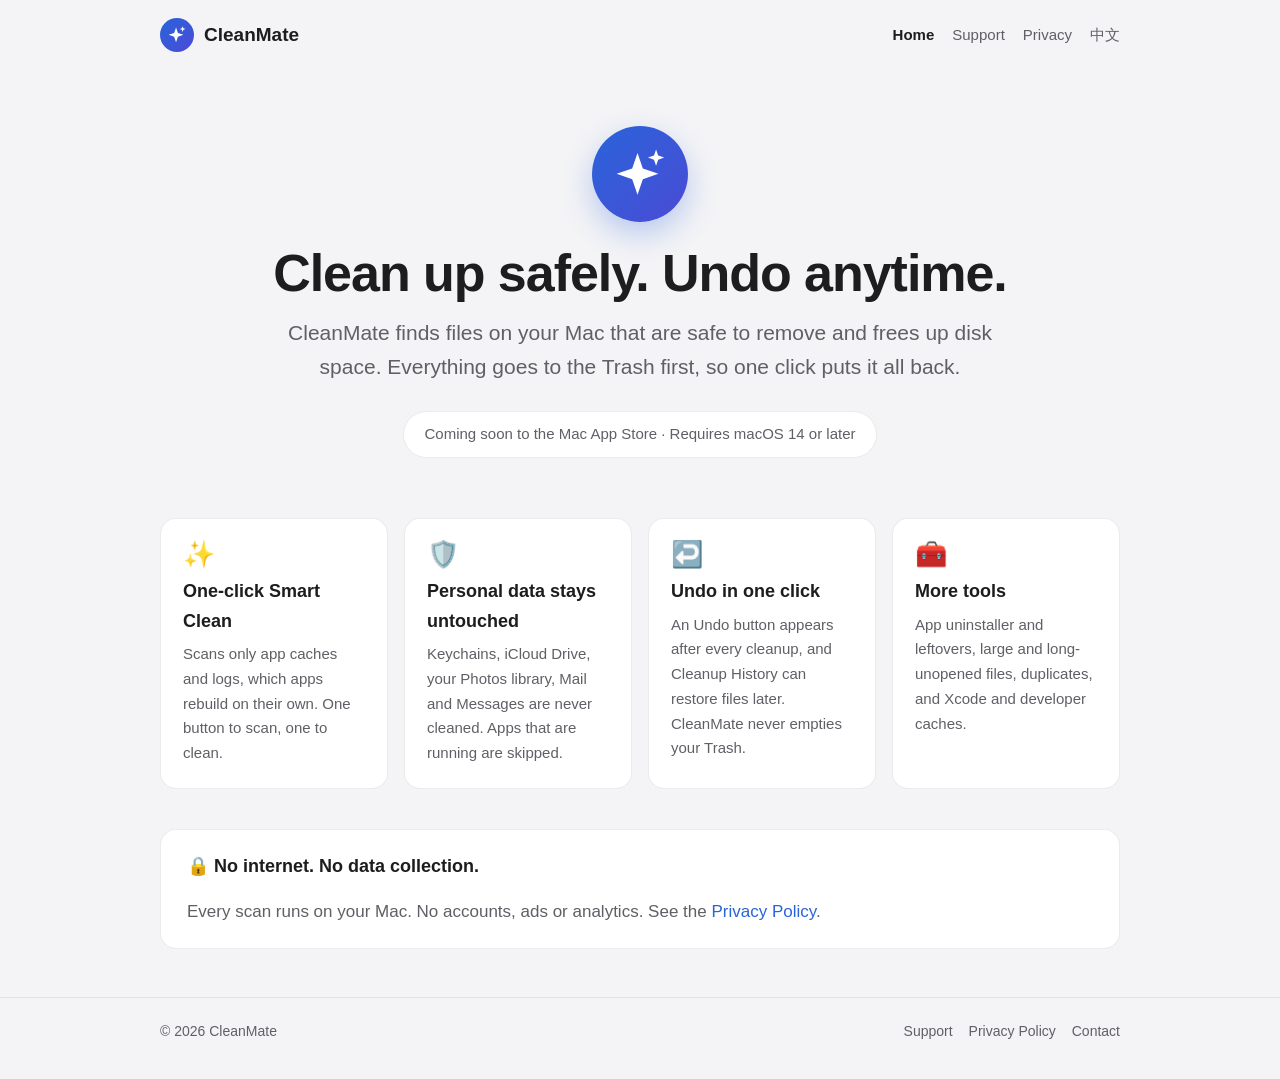
==== en/index.html @ e9b1289c "Add CleanMate website: home, support and privacy pages (zh, en) Required App Store Connect URLs for " ====
<!doctype html>
<html lang="en">
<head>
  <meta charset="utf-8">
  <meta name="viewport" content="width=device-width, initial-scale=1">
  <title>CleanMate — Clean up safely. Undo anytime.</title>
  <meta name="description" content="CleanMate is a Mac cleaner that finds only what's safe to remove. Everything goes to the Trash first, so you can always undo. No internet, no data collection.">
  <link rel="stylesheet" href="../assets/style.css">
  <link rel="alternate" hreflang="zh-Hans" href="../">
</head>
<body>
  <header class="site-header">
    <div class="wrap">
      <a class="brand" href="./"><span class="logo"><svg viewBox="0 0 24 24" fill="#fff" aria-hidden="true"><path d="M11 3l2.3 6.7L20 12l-6.7 2.3L11 21l-2.3-6.7L2 12l6.7-2.3z"/><path d="M19 1.5l.9 2.6 2.6.9-2.6.9-.9 2.6-.9-2.6-2.6-.9 2.6-.9z"/></svg></span>CleanMate</a>
      <nav class="nav">
        <a href="./" aria-current="page">Home</a>
        <a href="support.html">Support</a>
        <a href="privacy.html">Privacy</a>
        <a href="../" hreflang="zh-Hans" lang="zh-Hans">中文</a>
      </nav>
    </div>
  </header>

  <main class="wrap">
    <section class="hero">
      <span class="logo"><svg viewBox="0 0 24 24" fill="#fff" aria-hidden="true"><path d="M11 3l2.3 6.7L20 12l-6.7 2.3L11 21l-2.3-6.7L2 12l6.7-2.3z"/><path d="M19 1.5l.9 2.6 2.6.9-2.6.9-.9 2.6-.9-2.6-2.6-.9 2.6-.9z"/></svg></span>
      <h1>Clean up safely. Undo anytime.</h1>
      <p>CleanMate finds files on your Mac that are safe to remove and frees up disk space. Everything goes to the Trash first, so one click puts it all back.</p>
      <span class="badge">Coming soon to the Mac App Store · Requires macOS 14 or later</span>
    </section>

    <section class="grid" aria-label="Features">
      <div class="card">
        <div class="icon">✨</div>
        <h3>One-click Smart Clean</h3>
        <p>Scans only app caches and logs, which apps rebuild on their own. One button to scan, one to clean.</p>
      </div>
      <div class="card">
        <div class="icon">🛡️</div>
        <h3>Personal data stays untouched</h3>
        <p>Keychains, iCloud Drive, your Photos library, Mail and Messages are never cleaned. Apps that are running are skipped.</p>
      </div>
      <div class="card">
        <div class="icon">↩️</div>
        <h3>Undo in one click</h3>
        <p>An Undo button appears after every cleanup, and Cleanup History can restore files later. CleanMate never empties your Trash.</p>
      </div>
      <div class="card">
        <div class="icon">🧰</div>
        <h3>More tools</h3>
        <p>App uninstaller and leftovers, large and long-unopened files, duplicates, and Xcode and developer caches.</p>
      </div>
    </section>

    <section class="strip" aria-label="Privacy">
      <strong>🔒 No internet. No data collection.</strong>
      <span>Every scan runs on your Mac. No accounts, ads or analytics. See the <a href="privacy.html">Privacy Policy</a>.</span>
    </section>
  </main>

  <footer class="site-footer">
    <div class="wrap">
      <span>© 2026 CleanMate</span>
      <nav><a href="support.html">Support</a><a href="privacy.html">Privacy Policy</a><a href="mailto:silvesun7209@gmail.com">Contact</a></nav>
    </div>
  </footer>
</body>
</html>
---- assets/style.css ----
/* CleanMate site. System fonts only and no third-party requests, in keeping with the privacy policy. */
:root {
  --bg: #f4f4f6;
  --card: #ffffff;
  --text: #1d1d1f;
  --secondary: #5f5f66;
  --border: rgba(0, 0, 0, 0.08);
  --accent: #2a64d9;
  --accent-2: #4a4bd6;
  --tip: rgba(255, 149, 0, 0.12);
  --radius: 16px;
}

@media (prefers-color-scheme: dark) {
  :root {
    --bg: #1c1c1e;
    --card: #2a2a2d;
    --text: #f2f2f7;
    --secondary: #a1a1a8;
    --border: rgba(255, 255, 255, 0.1);
    --accent: #4d8dff;
    --accent-2: #6a6cff;
    --tip: rgba(255, 159, 10, 0.16);
  }
}

* { box-sizing: border-box; }

html { -webkit-text-size-adjust: 100%; }

body {
  margin: 0;
  background: var(--bg);
  color: var(--text);
  font-family: -apple-system, BlinkMacSystemFont, "SF Pro Text", "PingFang SC", "Hiragino Sans GB", "Helvetica Neue", Arial, sans-serif;
  font-size: 17px;
  line-height: 1.65;
}

a { color: var(--accent); text-decoration: none; }
a:hover { text-decoration: underline; }

.wrap { width: min(960px, 100% - 32px); margin: 0 auto; }
.prose { width: min(720px, 100% - 32px); margin: 0 auto; }

/* Header */
.site-header { padding: 18px 0; }
.site-header .wrap { display: flex; align-items: center; justify-content: space-between; gap: 16px; flex-wrap: wrap; }
.brand { display: flex; align-items: center; gap: 10px; color: var(--text); font-weight: 700; font-size: 19px; }
.brand:hover { text-decoration: none; }
.logo {
  width: 34px; height: 34px; border-radius: 50%;
  background: linear-gradient(135deg, var(--accent), var(--accent-2));
  display: grid; place-items: center; flex: none;
}
.logo svg { width: 58%; height: 58%; }
.nav { display: flex; gap: 18px; flex-wrap: wrap; font-size: 15px; }
.nav a { color: var(--secondary); }
.nav a[aria-current="page"] { color: var(--text); font-weight: 600; }

/* Home */
.hero { text-align: center; padding: 56px 0 40px; }
.hero .logo { width: 96px; height: 96px; margin: 0 auto 22px; box-shadow: 0 12px 30px rgba(42, 100, 217, 0.3); }
.hero h1 { font-size: clamp(34px, 6vw, 52px); line-height: 1.15; margin: 0 0 12px; letter-spacing: -0.02em; }
.hero p { font-size: clamp(17px, 2.4vw, 21px); color: var(--secondary); margin: 0 auto 26px; max-width: 34em; }
.badge {
  display: inline-block; padding: 10px 20px; border-radius: 999px;
  background: var(--card); border: 1px solid var(--border); color: var(--secondary); font-size: 15px;
}

.grid { display: grid; grid-template-columns: repeat(auto-fit, minmax(210px, 1fr)); gap: 16px; margin: 20px 0 40px; }
.card { background: var(--card); border: 1px solid var(--border); border-radius: var(--radius); padding: 22px; }
.card h3 { margin: 10px 0 6px; font-size: 18px; }
.card p { margin: 0; color: var(--secondary); font-size: 15px; }
.icon { font-size: 26px; line-height: 1; }

.strip {
  background: var(--card); border: 1px solid var(--border); border-radius: var(--radius);
  padding: 22px 26px; margin-bottom: 48px; display: flex; gap: 16px; align-items: center; flex-wrap: wrap;
}
.strip strong { font-size: 18px; }
.strip span { color: var(--secondary); }

/* Documents */
.doc { padding: 24px 0 56px; }
.doc h1 { font-size: clamp(28px, 5vw, 38px); line-height: 1.2; margin: 12px 0 6px; }
.doc .meta { color: var(--secondary); font-size: 15px; margin-bottom: 28px; }
.doc h2 { font-size: 22px; margin: 36px 0 10px; }
.doc h3 { font-size: 18px; margin: 24px 0 6px; }
.doc ul { padding-left: 1.3em; }
.doc li { margin: 6px 0; }
.tip { background: var(--tip); border-radius: 12px; padding: 14px 16px; margin: 18px 0; }
.contact {
  background: var(--card); border: 1px solid var(--border); border-radius: var(--radius);
  padding: 20px 22px; margin: 18px 0;
}
.contact .email { font-size: 20px; font-weight: 600; word-break: break-all; }

/* Footer */
.site-footer { border-top: 1px solid var(--border); padding: 22px 0 36px; color: var(--secondary); font-size: 14px; }
.site-footer .wrap { display: flex; gap: 18px; justify-content: space-between; flex-wrap: wrap; }
.site-footer nav { display: flex; gap: 16px; flex-wrap: wrap; }
.site-footer a { color: var(--secondary); }
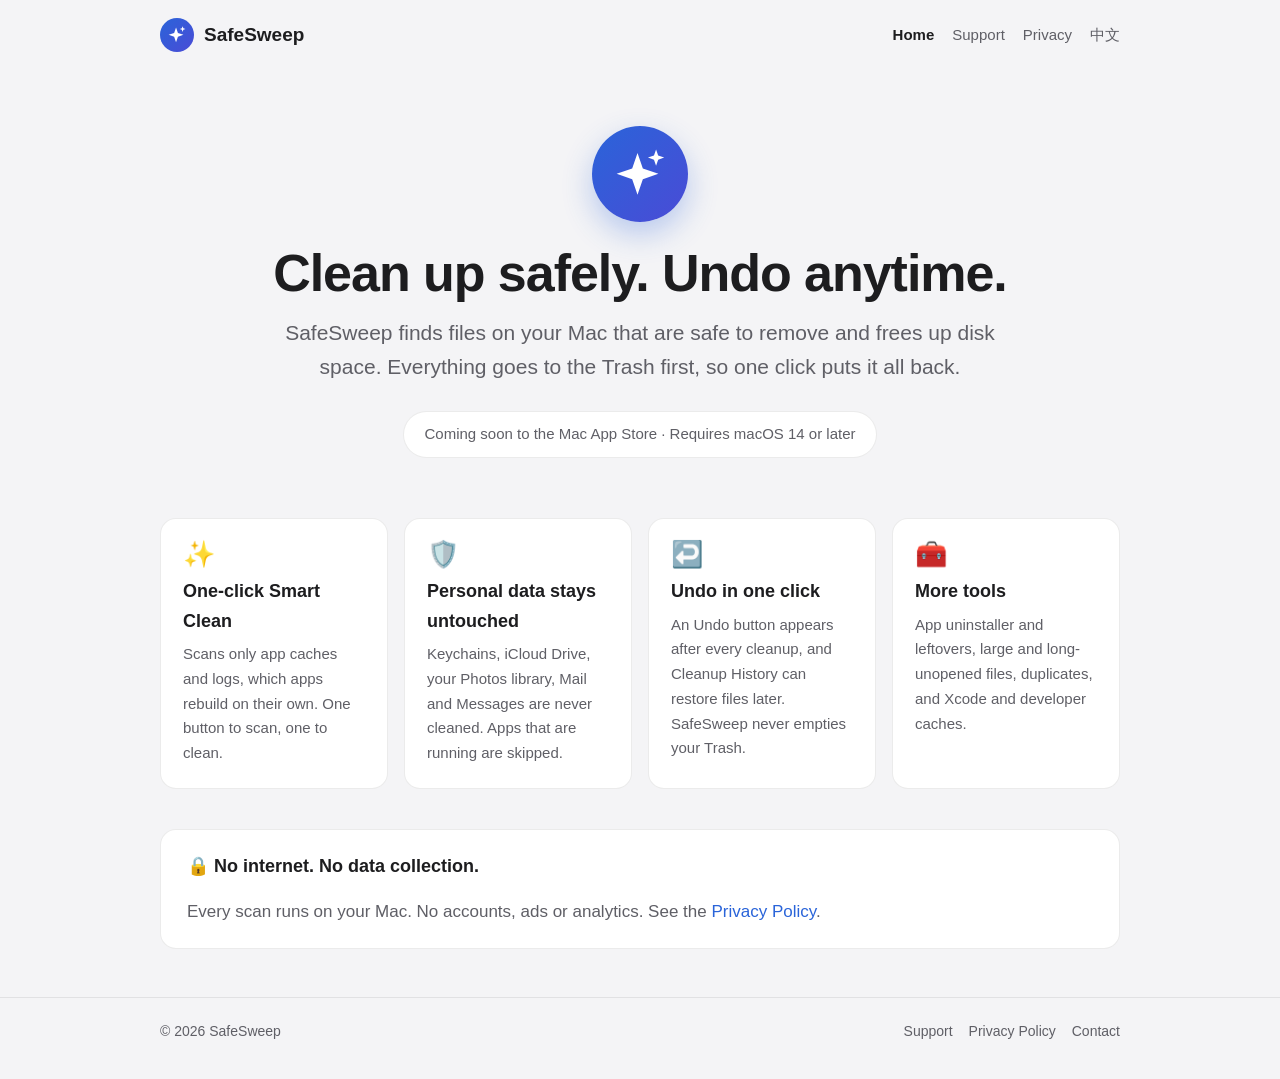
==== commit 0ad64474: "Rename the app to SafeSweep across all pages Co-Authored-By: Claude Opus 5.5 <noreply@anthropic.com>" ====
--- a/en/index.html
+++ b/en/index.html
@@ -3,15 +3,15 @@
 <head>
   <meta charset="utf-8">
   <meta name="viewport" content="width=device-width, initial-scale=1">
-  <title>CleanMate — Clean up safely. Undo anytime.</title>
-  <meta name="description" content="CleanMate is a Mac cleaner that finds only what's safe to remove. Everything goes to the Trash first, so you can always undo. No internet, no data collection.">
+  <title>SafeSweep — Clean up safely. Undo anytime.</title>
+  <meta name="description" content="SafeSweep is a Mac cleaner that finds only what's safe to remove. Everything goes to the Trash first, so you can always undo. No internet, no data collection.">
   <link rel="stylesheet" href="../assets/style.css">
   <link rel="alternate" hreflang="zh-Hans" href="../">
 </head>
 <body>
   <header class="site-header">
     <div class="wrap">
-      <a class="brand" href="./"><span class="logo"><svg viewBox="0 0 24 24" fill="#fff" aria-hidden="true"><path d="M11 3l2.3 6.7L20 12l-6.7 2.3L11 21l-2.3-6.7L2 12l6.7-2.3z"/><path d="M19 1.5l.9 2.6 2.6.9-2.6.9-.9 2.6-.9-2.6-2.6-.9 2.6-.9z"/></svg></span>CleanMate</a>
+      <a class="brand" href="./"><span class="logo"><svg viewBox="0 0 24 24" fill="#fff" aria-hidden="true"><path d="M11 3l2.3 6.7L20 12l-6.7 2.3L11 21l-2.3-6.7L2 12l6.7-2.3z"/><path d="M19 1.5l.9 2.6 2.6.9-2.6.9-.9 2.6-.9-2.6-2.6-.9 2.6-.9z"/></svg></span>SafeSweep</a>
       <nav class="nav">
         <a href="./" aria-current="page">Home</a>
         <a href="support.html">Support</a>
@@ -25,7 +25,7 @@
     <section class="hero">
       <span class="logo"><svg viewBox="0 0 24 24" fill="#fff" aria-hidden="true"><path d="M11 3l2.3 6.7L20 12l-6.7 2.3L11 21l-2.3-6.7L2 12l6.7-2.3z"/><path d="M19 1.5l.9 2.6 2.6.9-2.6.9-.9 2.6-.9-2.6-2.6-.9 2.6-.9z"/></svg></span>
       <h1>Clean up safely. Undo anytime.</h1>
-      <p>CleanMate finds files on your Mac that are safe to remove and frees up disk space. Everything goes to the Trash first, so one click puts it all back.</p>
+      <p>SafeSweep finds files on your Mac that are safe to remove and frees up disk space. Everything goes to the Trash first, so one click puts it all back.</p>
       <span class="badge">Coming soon to the Mac App Store · Requires macOS 14 or later</span>
     </section>
 
@@ -43,7 +43,7 @@
       <div class="card">
         <div class="icon">↩️</div>
         <h3>Undo in one click</h3>
-        <p>An Undo button appears after every cleanup, and Cleanup History can restore files later. CleanMate never empties your Trash.</p>
+        <p>An Undo button appears after every cleanup, and Cleanup History can restore files later. SafeSweep never empties your Trash.</p>
       </div>
       <div class="card">
         <div class="icon">🧰</div>
@@ -60,7 +60,7 @@
 
   <footer class="site-footer">
     <div class="wrap">
-      <span>© 2026 CleanMate</span>
+      <span>© 2026 SafeSweep</span>
       <nav><a href="support.html">Support</a><a href="privacy.html">Privacy Policy</a><a href="mailto:silvesun7209@gmail.com">Contact</a></nav>
     </div>
   </footer>
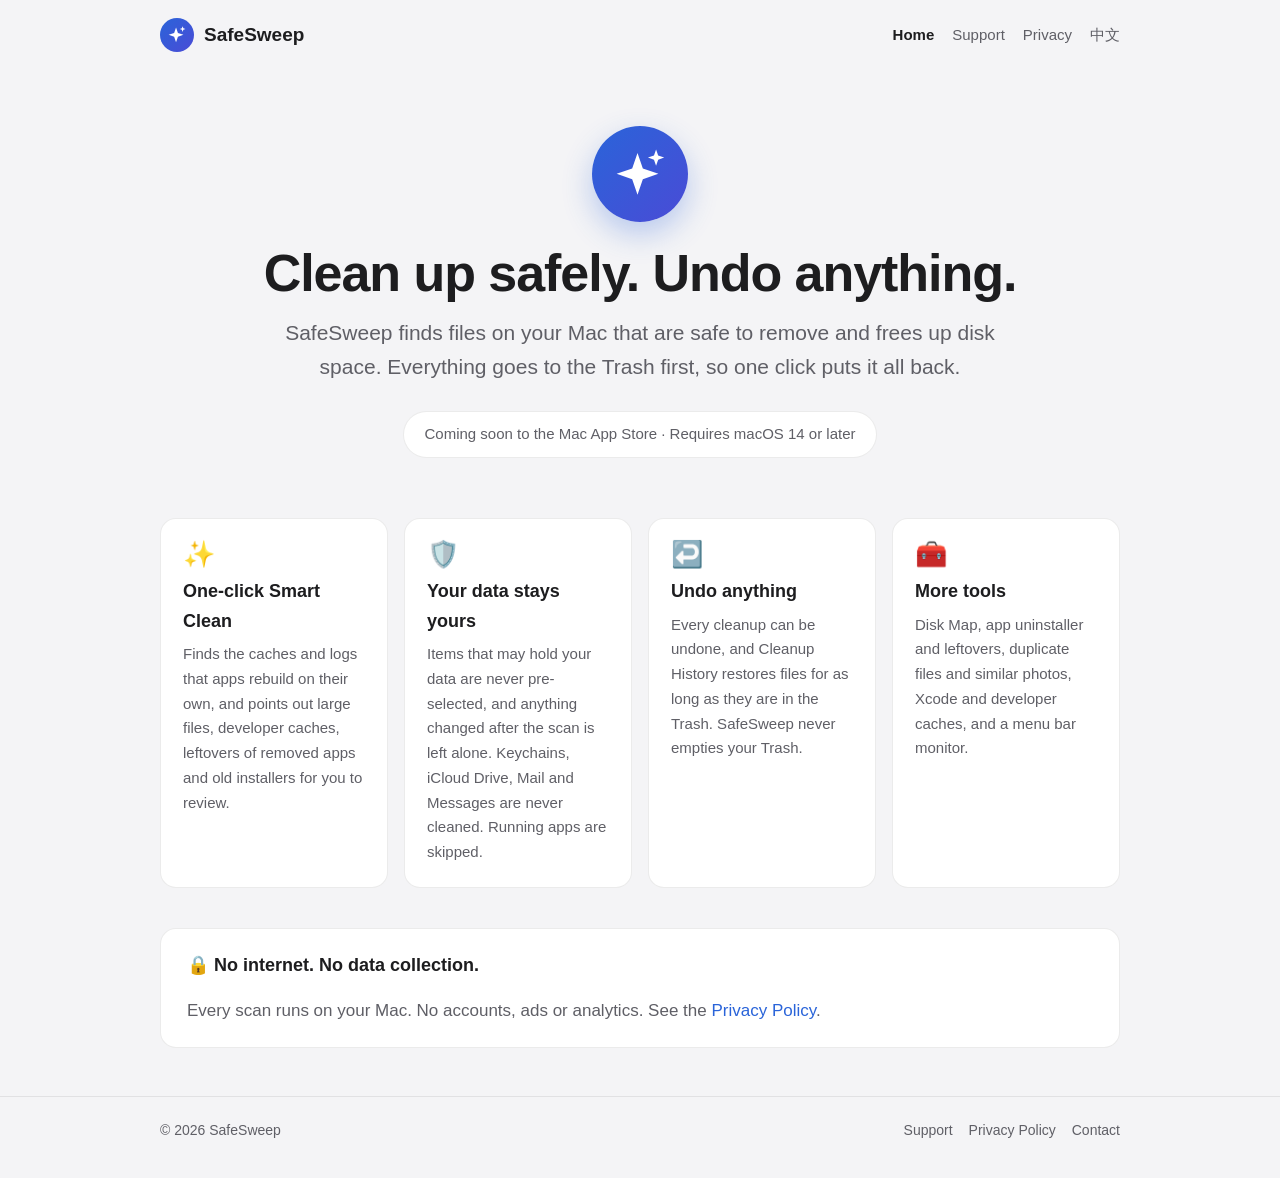
==== commit d5d89a50: "Describe SafeSweep 1.0 as it ships, in both languages - Home: the App Store subtitle as the headline" ====
--- a/en/index.html
+++ b/en/index.html
@@ -3,8 +3,8 @@
 <head>
   <meta charset="utf-8">
   <meta name="viewport" content="width=device-width, initial-scale=1">
-  <title>SafeSweep — Clean up safely. Undo anytime.</title>
-  <meta name="description" content="SafeSweep is a Mac cleaner that finds only what's safe to remove. Everything goes to the Trash first, so you can always undo. No internet, no data collection.">
+  <title>SafeSweep — Clean up safely. Undo anything.</title>
+  <meta name="description" content="SafeSweep is a Mac cleaner that shows why each item is safe to remove. Everything goes to the Trash first, so every cleanup can be undone. No internet, no data collection.">
   <link rel="stylesheet" href="../assets/style.css">
   <link rel="alternate" hreflang="zh-Hans" href="../">
 </head>
@@ -24,7 +24,7 @@
   <main class="wrap">
     <section class="hero">
       <span class="logo"><svg viewBox="0 0 24 24" fill="#fff" aria-hidden="true"><path d="M11 3l2.3 6.7L20 12l-6.7 2.3L11 21l-2.3-6.7L2 12l6.7-2.3z"/><path d="M19 1.5l.9 2.6 2.6.9-2.6.9-.9 2.6-.9-2.6-2.6-.9 2.6-.9z"/></svg></span>
-      <h1>Clean up safely. Undo anytime.</h1>
+      <h1>Clean up safely. Undo anything.</h1>
       <p>SafeSweep finds files on your Mac that are safe to remove and frees up disk space. Everything goes to the Trash first, so one click puts it all back.</p>
       <span class="badge">Coming soon to the Mac App Store · Requires macOS 14 or later</span>
     </section>
@@ -33,22 +33,22 @@
       <div class="card">
         <div class="icon">✨</div>
         <h3>One-click Smart Clean</h3>
-        <p>Scans only app caches and logs, which apps rebuild on their own. One button to scan, one to clean.</p>
+        <p>Finds the caches and logs that apps rebuild on their own, and points out large files, developer caches, leftovers of removed apps and old installers for you to review.</p>
       </div>
       <div class="card">
         <div class="icon">🛡️</div>
-        <h3>Personal data stays untouched</h3>
-        <p>Keychains, iCloud Drive, your Photos library, Mail and Messages are never cleaned. Apps that are running are skipped.</p>
+        <h3>Your data stays yours</h3>
+        <p>Items that may hold your data are never pre-selected, and anything changed after the scan is left alone. Keychains, iCloud Drive, Mail and Messages are never cleaned. Running apps are skipped.</p>
       </div>
       <div class="card">
         <div class="icon">↩️</div>
-        <h3>Undo in one click</h3>
-        <p>An Undo button appears after every cleanup, and Cleanup History can restore files later. SafeSweep never empties your Trash.</p>
+        <h3>Undo anything</h3>
+        <p>Every cleanup can be undone, and Cleanup History restores files for as long as they are in the Trash. SafeSweep never empties your Trash.</p>
       </div>
       <div class="card">
         <div class="icon">🧰</div>
         <h3>More tools</h3>
-        <p>App uninstaller and leftovers, large and long-unopened files, duplicates, and Xcode and developer caches.</p>
+        <p>Disk Map, app uninstaller and leftovers, duplicate files and similar photos, Xcode and developer caches, and a menu bar monitor.</p>
       </div>
     </section>
 
--- a/assets/style.css
+++ b/assets/style.css
@@ -1,4 +1,4 @@
-/* CleanMate site. System fonts only and no third-party requests, in keeping with the privacy policy. */
+/* SafeSweep site. System fonts only and no third-party requests, in keeping with the privacy policy. */
 :root {
   --bg: #f4f4f6;
   --card: #ffffff;
